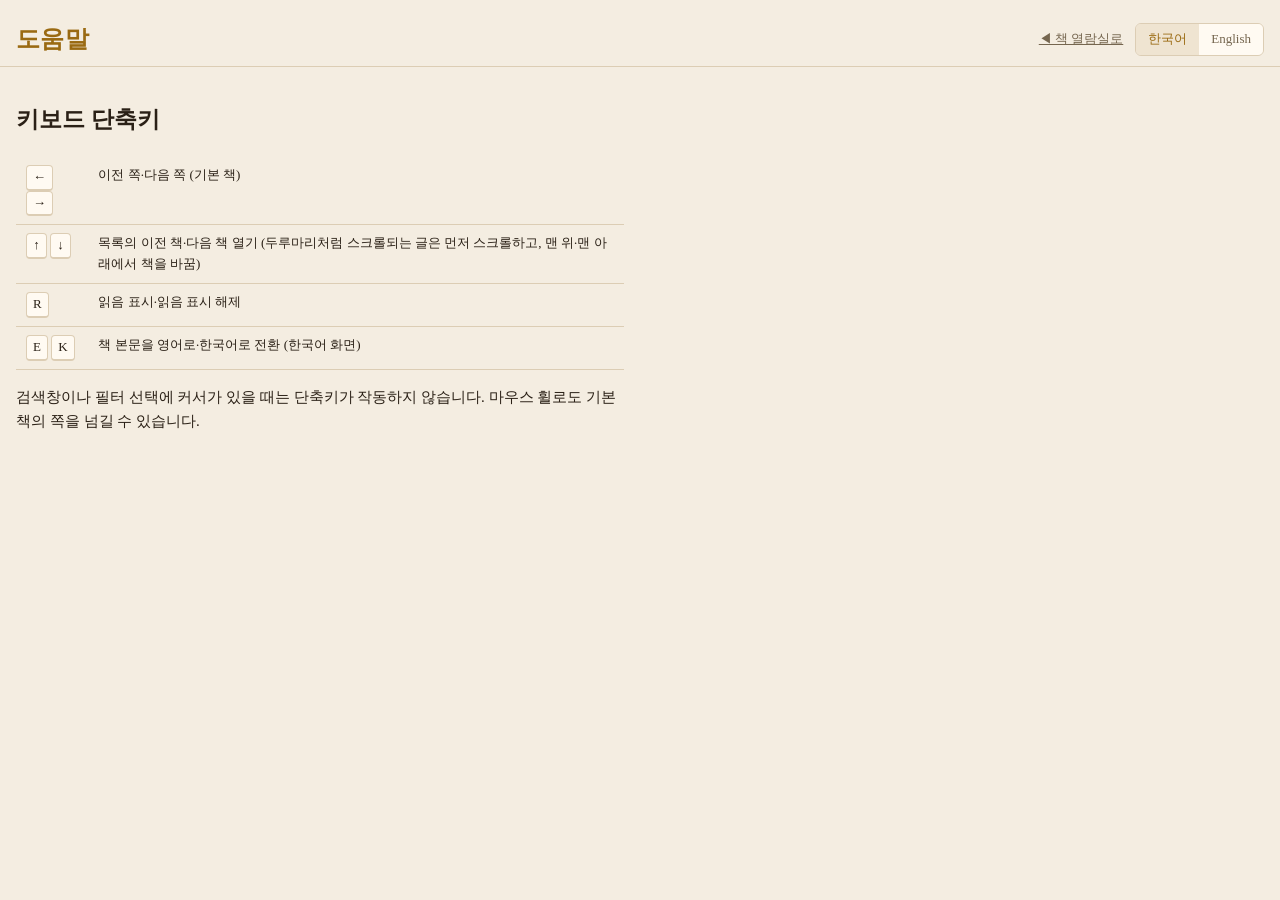
==== docs/help.html @ 4a322bcb "chore: Google 태그 ID 교체 Co-Authored-By: Claude Opus 5.5 <noreply@anthropic.com>" ====
<!doctype html>
<html lang="ko">
<head>
<!-- Google tag (gtag.js) -->
<script async src="https://www.googletagmanager.com/gtag/js?id=G-6Q18MES37L"></script>
<script>
  window.dataLayer = window.dataLayer || [];
  function gtag(){dataLayer.push(arguments);}
  gtag('js', new Date());

  gtag('config', 'G-6Q18MES37L');
</script>
<meta charset="utf-8">
<meta name="viewport" content="width=device-width, initial-scale=1">
<title>도움말 · BG3 책 열람실</title>
<link rel="icon" type="image/png" href="assets/favicon.png">
<link rel="stylesheet" href="style.css">
</head>
<body>
<header>
  <div class="head-row">
    <h1 data-t="title"></h1>
    <div class="head-tools"><a id="back" class="help-link" href="index.html" data-t="back"></a>
    <div class="ui-lang" role="group" aria-label="Language">
      <button type="button" data-ui="ko">한국어</button><button type="button" data-ui="en">English</button>
    </div></div>
  </div>
</header>
<main class="help">
  <h2 data-t="keys"></h2>
  <table>
    <tbody>
      <tr><td><kbd>←</kbd> <kbd>→</kbd></td><td data-t="lr"></td></tr>
      <tr><td><kbd>↑</kbd> <kbd>↓</kbd></td><td data-t="ud"></td></tr>
      <tr><td><kbd>R</kbd></td><td data-t="r"></td></tr>
      <tr><td><kbd>E</kbd> <kbd>K</kbd></td><td data-t="ek"></td></tr>
    </tbody>
  </table>
  <p data-t="note"></p>
</main>
<script>
const T = {
  ko: {
    title: "도움말", back: "◀ 책 열람실로", keys: "키보드 단축키",
    lr: "이전 쪽·다음 쪽 (기본 책)", ud: "목록의 이전 책·다음 책 열기 (두루마리처럼 스크롤되는 글은 먼저 스크롤하고, 맨 위·맨 아래에서 책을 바꿈)", r: "읽음 표시·읽음 표시 해제", ek: "책 본문을 영어로·한국어로 전환 (한국어 화면)",
    note: "검색창이나 필터 선택에 커서가 있을 때는 단축키가 작동하지 않습니다. 마우스 휠로도 기본 책의 쪽을 넘길 수 있습니다.",
    doc: "도움말 · BG3 책 열람실",
  },
  en: {
    title: "Help", back: "◀ Back to the library", keys: "Keyboard shortcuts",
    lr: "Previous / next page (books)", ud: "Open the previous / next book in the list (scrolling text such as scrolls scrolls first and changes the book at its top or bottom)", r: "Mark / unmark as read", ek: "Show the book text in English / Korean (Korean interface)",
    note: "Shortcuts are off while the search box or a filter has focus. The mouse wheel also turns the pages of a book.",
    doc: "Help · BG3 Book Library",
  },
};
let ui = new URLSearchParams(location.search).get("lang");
if (!T[ui]) { try { ui = localStorage.getItem("ui"); } catch (e) { /* storage blocked */ } }
if (!T[ui]) ui = "ko";
function applyUi() {
  document.documentElement.lang = ui;
  document.title = T[ui].doc;
  document.querySelectorAll("[data-t]").forEach((el) => (el.textContent = T[ui][el.dataset.t]));
  document.querySelectorAll("[data-ui]").forEach((b) => b.classList.toggle("on", b.dataset.ui === ui));
  document.getElementById("back").href = "index.html?lang=" + ui;
}
document.querySelectorAll("[data-ui]").forEach((b) => b.addEventListener("click", () => {
  ui = b.dataset.ui;
  try { localStorage.setItem("ui", ui); } catch (e) { /* storage blocked */ }
  applyUi();
}));
applyUi();
</script>
</body>
</html>
---- docs/style.css ----
:root {
  --bg: #15110d; --panel: #1f1914; --line: #3a2f25; --text: #e8dcc8; --muted: #a8977f;
  --accent: #d4a24c; --chip: #2c241c; --ink: #2a1d10;
}
@media (prefers-color-scheme: light) {
  :root { --bg: #f4ede1; --panel: #fffaf2; --line: #dccdb4; --text: #2a2016; --muted: #75664f; --accent: #9a6a12; --chip: #efe4d1; }
}
* { box-sizing: border-box; }
body { margin: 0; background: var(--bg); color: var(--text); font: 15px/1.6 "Noto Serif KR", "Malgun Gothic", serif; }
header { padding: 20px 16px 8px; border-bottom: 1px solid var(--line); }
.head-row { display: flex; align-items: center; justify-content: space-between; gap: 12px; flex-wrap: wrap; }
.ui-lang { display: flex; border: 1px solid var(--line); border-radius: 6px; overflow: hidden; }
.ui-lang button { background: var(--panel); color: var(--muted); border: 0; padding: 5px 12px; cursor: pointer; font: inherit; font-size: 13px; }
.ui-lang button.on { background: var(--chip); color: var(--accent); }
.head-tools { display: flex; align-items: center; gap: 12px; }
.help-link { color: var(--muted); font-size: 13px; }
.help-link:hover { color: var(--accent); }
.help { max-width: 640px; padding: 16px; }
.help table { border-collapse: collapse; width: 100%; }
.help th, .help td { text-align: left; padding: 8px 10px; border-bottom: 1px solid var(--line); vertical-align: top; }
.help kbd { display: inline-block; min-width: 1.6em; padding: 1px 6px; border: 1px solid var(--line); border-bottom-width: 2px; border-radius: 4px; background: var(--panel); font-family: inherit; font-size: 13px; text-align: center; }
.help a { color: var(--accent); }
h1 { margin: 0; font-size: 24px; color: var(--accent); letter-spacing: .02em; }
.sub { margin: 4px 0 0; color: var(--muted); font-size: 14px; }
.layout { display: grid; grid-template-columns: 360px 1fr; min-height: calc(100vh - 140px); }
.filters { border-right: 1px solid var(--line); padding: 12px 16px; display: flex; flex-direction: column; gap: 8px; max-height: calc(100vh - 100px); position: sticky; top: 0; }
.filters input, .filters select, .filters button { width: 100%; padding: 7px 9px; background: var(--panel); color: var(--text); border: 1px solid var(--line); border-radius: 6px; font: inherit; font-size: 14px; }
.filters label { display: grid; grid-template-columns: 76px 1fr; align-items: center; gap: 6px; font-size: 13px; color: var(--muted); }
.filters button { cursor: pointer; }
.count { margin: 2px 0; font-size: 13px; color: var(--muted); }
#list { list-style: none; margin: 0; padding: 0; overflow-y: auto; flex: 1; border-top: 1px solid var(--line); }
#list li { padding: 8px 6px; border-bottom: 1px solid var(--line); cursor: pointer; }
#list li:hover, #list li.on { background: var(--chip); }
#list .t { display: block; }
#list .m { display: block; font-size: 12px; color: var(--muted); white-space: nowrap; overflow: hidden; text-overflow: ellipsis; }
main { padding: 16px 24px 40px; min-width: 0; }
.empty { color: var(--muted); }
.title { margin: 0 0 2px; font-size: 22px; }
.title-en { margin: 0 0 12px; color: var(--muted); font-style: italic; }
.chips { display: flex; flex-wrap: wrap; gap: 6px; margin: 8px 0; }
.chip { background: var(--chip); border: 1px solid var(--line); border-radius: 999px; padding: 1px 10px; font-size: 12px; cursor: pointer; }
.chip.type { border-color: var(--accent); color: var(--accent); }
/* The two-page book is shown at 1.5x its former width (760->1140) so more text fits; other backgrounds keep their size. */
.page { position: relative; margin: 16px 0; background-size: 100% 100%; background-repeat: no-repeat; color: var(--ink);
  padding: 9% 12%; min-height: 420px; max-width: 1140px; font-size: 16px; line-height: 1.75; white-space: pre-wrap; overflow-wrap: anywhere; }
/* Book_BG_B1 is 900x554: paper at x 4-49.5% and 50.5-96%, y 3-92%; text keeps a margin inside it. Text flows in two fixed-height
   columns and the pager turns one spread at a time. Insets are percentages of the image box
   (padding percentages would follow the parent's width instead). */
.page.None { aspect-ratio: 900 / 554; min-height: 0; padding: 0; white-space: normal; }
.page.None .txt { position: absolute; inset: 10% 15% 14% 13%; column-count: 2; column-gap: 11.7%; column-fill: auto; overflow: hidden; white-space: pre-wrap; }
.pager { display: flex; gap: 8px; align-items: center; max-width: 1140px; justify-content: center; font-size: 13px; color: var(--muted); }
.pager button { background: var(--panel); color: var(--text); border: 1px solid var(--line); border-radius: 6px; padding: 3px 14px; cursor: pointer; font: inherit; }
.pager[hidden] { display: none; }
.page .pad { display: none; }
.page.None .pad { display: block; height: 100%; break-before: column; }
.pager button:disabled { opacity: .35; cursor: default; }
@media (max-width: 820px) { .page.None { font-size: 13px; line-height: 1.6; } }
.page.GithDisc { text-align: center; color: #f0e4cf; }
/* Single-sheet backgrounds: fixed image ratio, text box inset from the opaque paper/stone area
   (measured with ImageMagick %@ on each image), scrolling inside when the text is long. */
.page.PaperSheet, .page.PaperStack, .page.ScrollA, .page.ScrollB { aspect-ratio: 719 / 900; max-width: 560px; min-height: 0; padding: 0; }
.page.ScrollA, .page.ScrollB { aspect-ratio: 818 / 900; max-width: 600px; }
.page.TabletA, .page.TabletB, .page.TabletC { aspect-ratio: 864 / 900; max-width: 620px; min-height: 0; padding: 0; }
.page.PaperSheet .txt, .page.PaperStack .txt, .page.ScrollA .txt, .page.ScrollB .txt,
.page.TabletA .txt, .page.TabletB .txt, .page.TabletC .txt { position: absolute; overflow-y: auto; }
.page.PaperSheet .txt { inset: 14% 16% 14% 16%; }   /* paper x58-666 y60-846 of 719x900 */
.page.PaperStack .txt { inset: 13% 15% 13% 15%; }   /* paper x46-673 y47-860 */
.page.ScrollA .txt { inset: 18% 19% 19% 18%; }      /* paper x86-720, rolls at top and bottom */
.page.ScrollB .txt { inset: 20% 22% 20% 22%; }      /* handles widen the box; paper is narrower */
.page.TabletA .txt, .page.TabletC .txt { inset: 13% 13% 13% 13%; } /* stone x36-827 of 864x900 */
.page.TabletB .txt { inset: 16% 16% 16% 16%; }      /* inside the carved frame */
/* gith_disc_bg is 813x900; text sits inside the lightning ring (x 17-74%, y 16-60% of the image). */
.page.GithDisc { aspect-ratio: 813 / 900; max-width: 620px; min-height: 0; padding: 0;
  font-size: 15px; line-height: 1.6; text-shadow: 0 0 6px #000a; }
.page.GithDisc .txt { position: absolute; inset: 16% 26% 40% 17%; overflow-y: auto; display: flex; flex-direction: column; justify-content: center; }
.toggle { margin-top: 4px; }
.toggle button { background: var(--panel); color: var(--text); border: 1px solid var(--line); border-radius: 6px; padding: 4px 12px; cursor: pointer; font: inherit; font-size: 13px; }
.toggle button.on { border-color: var(--accent); color: var(--accent); }
section { margin-top: 18px; }
section h3 { margin: 0 0 6px; font-size: 15px; color: var(--accent); }
table { border-collapse: collapse; width: 100%; font-size: 13px; }
td, th { border-bottom: 1px solid var(--line); padding: 4px 6px; text-align: left; vertical-align: top; }
th { color: var(--muted); font-weight: normal; }
code { font-size: 12px; color: var(--muted); word-break: break-all; }
dl { display: grid; grid-template-columns: 120px 1fr; gap: 2px 10px; font-size: 13px; margin: 0; }
dt { color: var(--muted); }
dd { margin: 0; overflow-wrap: anywhere; }
footer { padding: 12px 16px; border-top: 1px solid var(--line); color: var(--muted); font-size: 12px; }
@media (max-width: 820px) {
  .layout { grid-template-columns: 1fr; }
  .filters { position: static; max-height: none; border-right: 0; border-bottom: 1px solid var(--line); }
  #list { max-height: 45vh; }
  main { padding: 16px; }
  .page { padding: 10% 10%; min-height: 300px; }
}
.page .txt { scrollbar-width: thin; scrollbar-color: #8a6d4699 transparent; }
.readbtn { background: var(--panel); color: var(--muted); border: 1px solid var(--line); border-radius: 6px; padding: 4px 12px; cursor: pointer; font: inherit; font-size: 13px; }
.readbtn.on { color: var(--accent); border-color: var(--accent); }
.series { max-width: 760px; margin: 4px 0 8px; padding: 8px 12px; border: 1px solid var(--line); border-radius: 8px; font-size: 13px; }
.series button { background: var(--panel); color: var(--text); border: 1px solid var(--line); border-radius: 6px; padding: 2px 10px; margin-left: 6px; cursor: pointer; font: inherit; }
.series button:disabled { opacity: .35; cursor: default; }
.series ol { margin: 6px 0 0; padding-left: 22px; }
.series li.on a { color: var(--accent); font-weight: bold; }
.series a { color: var(--text); }
mark { background: #f2c94c; color: #2a1d10; border-radius: 2px; padding: 0 1px; }
tr.cs td { color: var(--muted); }
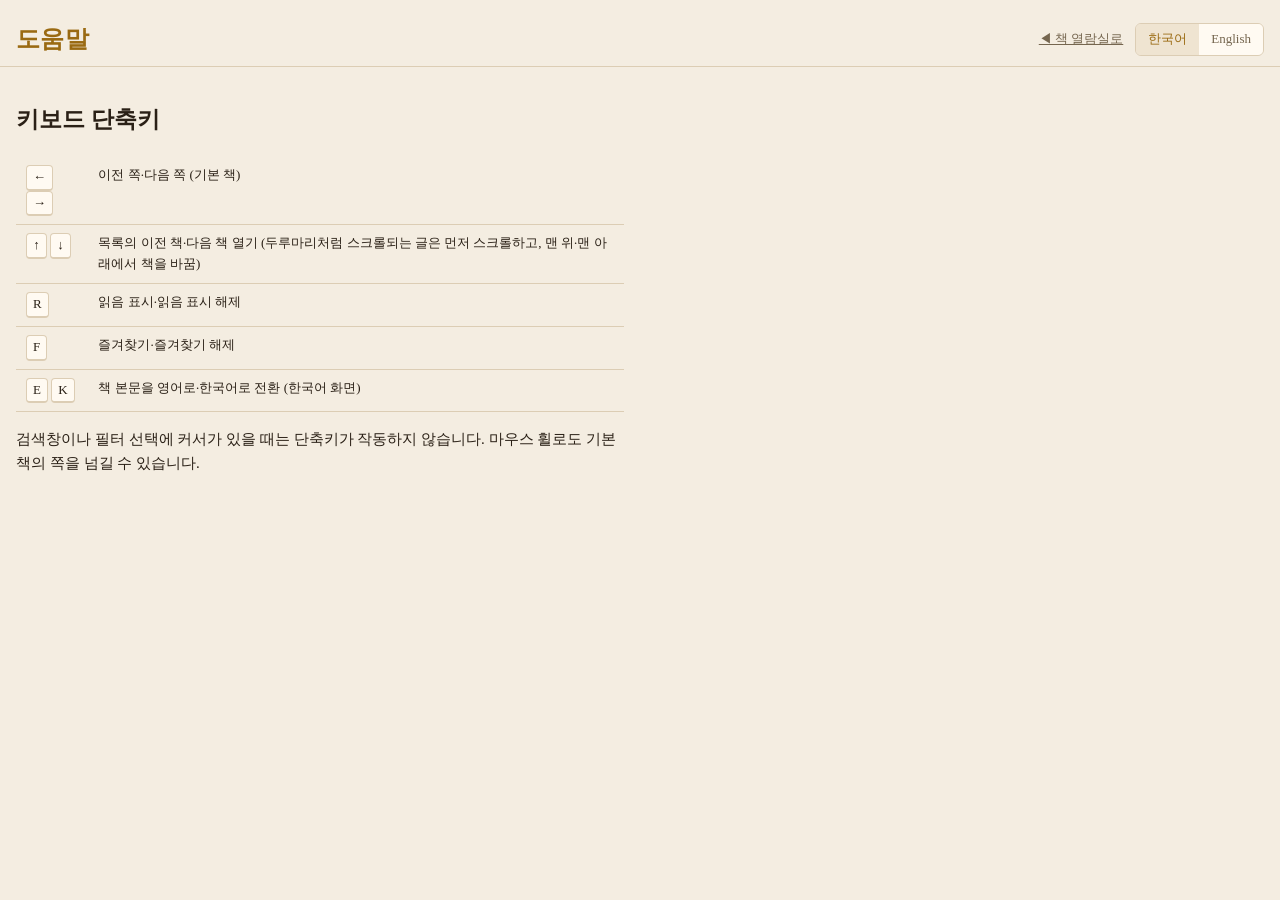
==== commit 8148f376: "feat: 즐겨찾기 기능과 F 단축키 Co-Authored-By: Claude Opus 5.5 <noreply@anthropic.com>" ====
--- a/docs/help.html
+++ b/docs/help.html
@@ -33,6 +33,7 @@
       <tr><td><kbd>←</kbd> <kbd>→</kbd></td><td data-t="lr"></td></tr>
       <tr><td><kbd>↑</kbd> <kbd>↓</kbd></td><td data-t="ud"></td></tr>
       <tr><td><kbd>R</kbd></td><td data-t="r"></td></tr>
+      <tr><td><kbd>F</kbd></td><td data-t="f"></td></tr>
       <tr><td><kbd>E</kbd> <kbd>K</kbd></td><td data-t="ek"></td></tr>
     </tbody>
   </table>
@@ -42,13 +43,13 @@
 const T = {
   ko: {
     title: "도움말", back: "◀ 책 열람실로", keys: "키보드 단축키",
-    lr: "이전 쪽·다음 쪽 (기본 책)", ud: "목록의 이전 책·다음 책 열기 (두루마리처럼 스크롤되는 글은 먼저 스크롤하고, 맨 위·맨 아래에서 책을 바꿈)", r: "읽음 표시·읽음 표시 해제", ek: "책 본문을 영어로·한국어로 전환 (한국어 화면)",
+    lr: "이전 쪽·다음 쪽 (기본 책)", ud: "목록의 이전 책·다음 책 열기 (두루마리처럼 스크롤되는 글은 먼저 스크롤하고, 맨 위·맨 아래에서 책을 바꿈)", r: "읽음 표시·읽음 표시 해제", f: "즐겨찾기·즐겨찾기 해제", ek: "책 본문을 영어로·한국어로 전환 (한국어 화면)",
     note: "검색창이나 필터 선택에 커서가 있을 때는 단축키가 작동하지 않습니다. 마우스 휠로도 기본 책의 쪽을 넘길 수 있습니다.",
     doc: "도움말 · BG3 책 열람실",
   },
   en: {
     title: "Help", back: "◀ Back to the library", keys: "Keyboard shortcuts",
-    lr: "Previous / next page (books)", ud: "Open the previous / next book in the list (scrolling text such as scrolls scrolls first and changes the book at its top or bottom)", r: "Mark / unmark as read", ek: "Show the book text in English / Korean (Korean interface)",
+    lr: "Previous / next page (books)", ud: "Open the previous / next book in the list (scrolling text such as scrolls scrolls first and changes the book at its top or bottom)", r: "Mark / unmark as read", f: "Add to / remove from favorites", ek: "Show the book text in English / Korean (Korean interface)",
     note: "Shortcuts are off while the search box or a filter has focus. The mouse wheel also turns the pages of a book.",
     doc: "Help · BG3 Book Library",
   },
--- a/docs/style.css
+++ b/docs/style.css
@@ -95,6 +95,7 @@
 }
 .page .txt { scrollbar-width: thin; scrollbar-color: #8a6d4699 transparent; }
 .readbtn { background: var(--panel); color: var(--muted); border: 1px solid var(--line); border-radius: 6px; padding: 4px 12px; cursor: pointer; font: inherit; font-size: 13px; }
+.head-btns { display: flex; gap: 6px; }
 .readbtn.on { color: var(--accent); border-color: var(--accent); }
 .series { max-width: 760px; margin: 4px 0 8px; padding: 8px 12px; border: 1px solid var(--line); border-radius: 8px; font-size: 13px; }
 .series button { background: var(--panel); color: var(--text); border: 1px solid var(--line); border-radius: 6px; padding: 2px 10px; margin-left: 6px; cursor: pointer; font: inherit; }
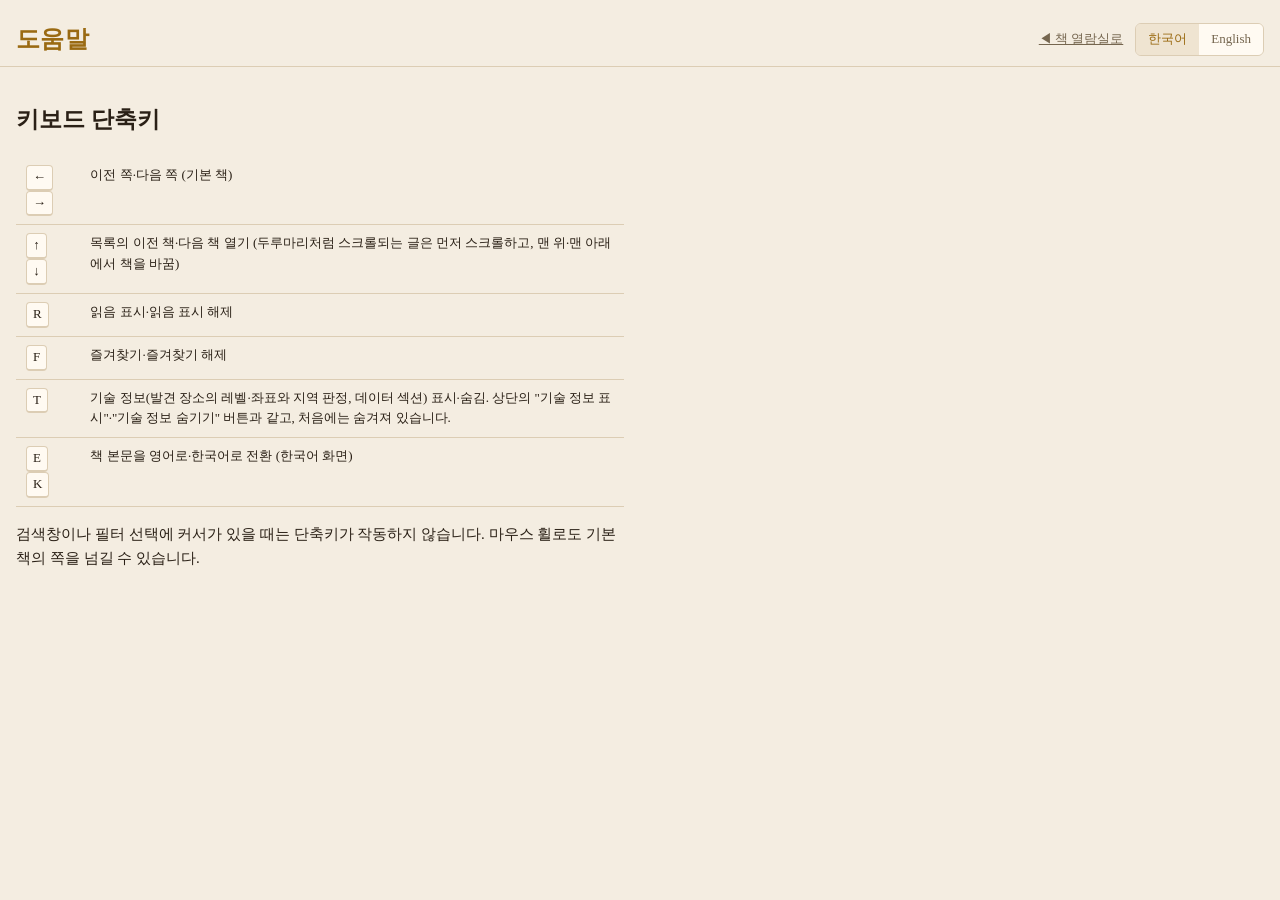
==== commit 1688b909: "feat: 기술 정보 표시·숨기기 토글과 T 단축키 Co-Authored-By: Claude Opus 5.5 <noreply@anthropic.com>" ====
--- a/docs/help.html
+++ b/docs/help.html
@@ -34,6 +34,7 @@
       <tr><td><kbd>↑</kbd> <kbd>↓</kbd></td><td data-t="ud"></td></tr>
       <tr><td><kbd>R</kbd></td><td data-t="r"></td></tr>
       <tr><td><kbd>F</kbd></td><td data-t="f"></td></tr>
+      <tr><td><kbd>T</kbd></td><td data-t="t"></td></tr>
       <tr><td><kbd>E</kbd> <kbd>K</kbd></td><td data-t="ek"></td></tr>
     </tbody>
   </table>
@@ -43,13 +44,13 @@
 const T = {
   ko: {
     title: "도움말", back: "◀ 책 열람실로", keys: "키보드 단축키",
-    lr: "이전 쪽·다음 쪽 (기본 책)", ud: "목록의 이전 책·다음 책 열기 (두루마리처럼 스크롤되는 글은 먼저 스크롤하고, 맨 위·맨 아래에서 책을 바꿈)", r: "읽음 표시·읽음 표시 해제", f: "즐겨찾기·즐겨찾기 해제", ek: "책 본문을 영어로·한국어로 전환 (한국어 화면)",
+    lr: "이전 쪽·다음 쪽 (기본 책)", ud: "목록의 이전 책·다음 책 열기 (두루마리처럼 스크롤되는 글은 먼저 스크롤하고, 맨 위·맨 아래에서 책을 바꿈)", r: "읽음 표시·읽음 표시 해제", f: "즐겨찾기·즐겨찾기 해제", t: "기술 정보(발견 장소의 레벨·좌표와 지역 판정, 데이터 섹션) 표시·숨김. 상단의 \"기술 정보 표시\"·\"기술 정보 숨기기\" 버튼과 같고, 처음에는 숨겨져 있습니다.", ek: "책 본문을 영어로·한국어로 전환 (한국어 화면)",
     note: "검색창이나 필터 선택에 커서가 있을 때는 단축키가 작동하지 않습니다. 마우스 휠로도 기본 책의 쪽을 넘길 수 있습니다.",
     doc: "도움말 · BG3 책 열람실",
   },
   en: {
     title: "Help", back: "◀ Back to the library", keys: "Keyboard shortcuts",
-    lr: "Previous / next page (books)", ud: "Open the previous / next book in the list (scrolling text such as scrolls scrolls first and changes the book at its top or bottom)", r: "Mark / unmark as read", f: "Add to / remove from favorites", ek: "Show the book text in English / Korean (Korean interface)",
+    lr: "Previous / next page (books)", ud: "Open the previous / next book in the list (scrolling text such as scrolls scrolls first and changes the book at its top or bottom)", r: "Mark / unmark as read", f: "Add to / remove from favorites", t: "Show / hide technical info (level and coordinates and region match under Found at, and the Data section). Same as the \"Show technical info\" / \"Hide technical info\" button at the top; hidden at first.", ek: "Show the book text in English / Korean (Korean interface)",
     note: "Shortcuts are off while the search box or a filter has focus. The mouse wheel also turns the pages of a book.",
     doc: "Help · BG3 Book Library",
   },
--- a/docs/style.css
+++ b/docs/style.css
@@ -15,6 +15,9 @@
 .head-tools { display: flex; align-items: center; gap: 12px; }
 .help-link { color: var(--muted); font-size: 13px; }
 .help-link:hover { color: var(--accent); }
+.tech-btn { background: var(--panel); color: var(--muted); border: 1px solid var(--line); border-radius: 6px; padding: 4px 12px; cursor: pointer; font: inherit; font-size: 13px; }
+.tech-btn.on { color: var(--accent); border-color: var(--accent); }
+.notech .tech { display: none; }
 .help { max-width: 640px; padding: 16px; }
 .help table { border-collapse: collapse; width: 100%; }
 .help th, .help td { text-align: left; padding: 8px 10px; border-bottom: 1px solid var(--line); vertical-align: top; }
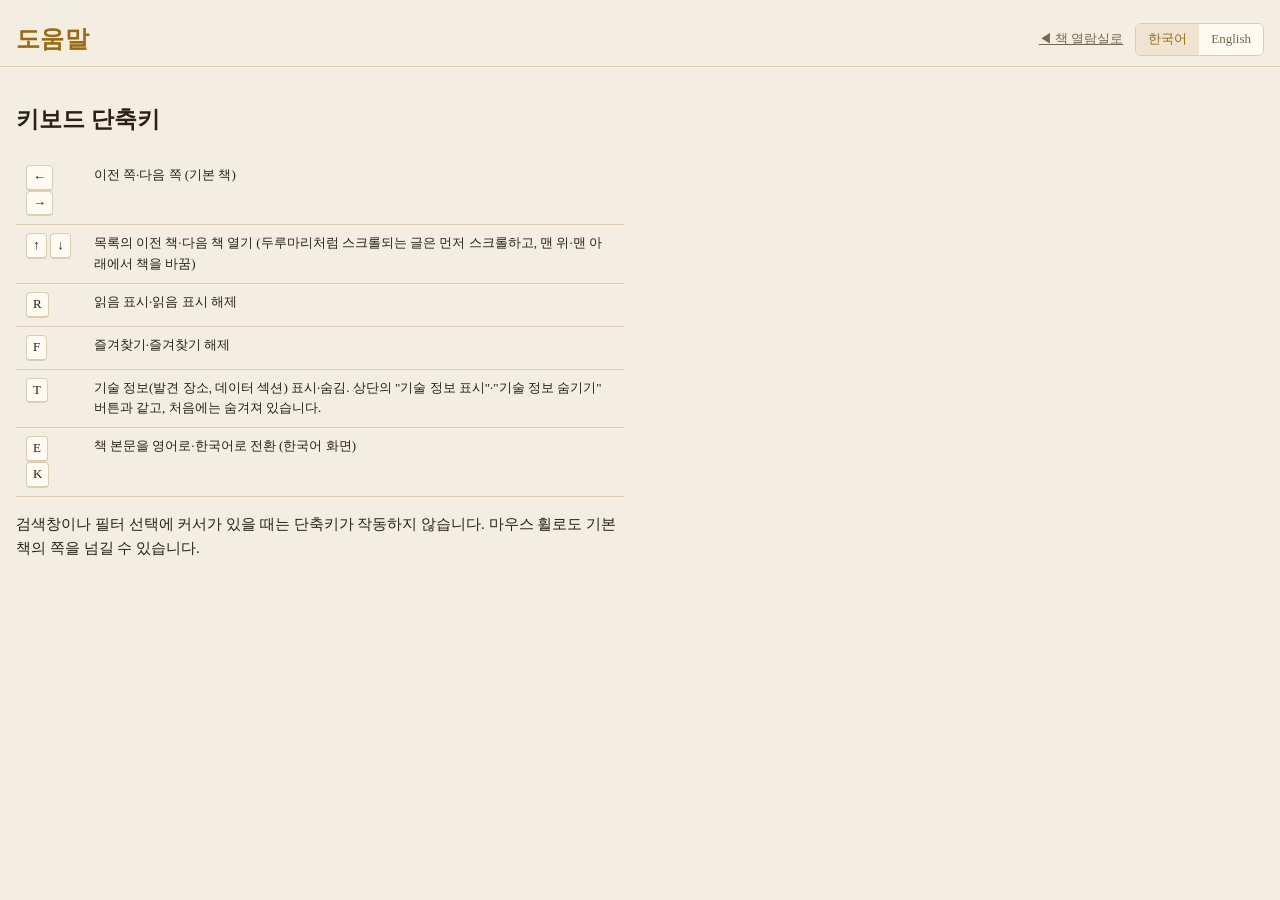
==== commit a16ce8c8: "feat: 발견 장소 섹션도 기술 정보로 Co-Authored-By: Claude Opus 5.5 <noreply@anthropic.com>" ====
--- a/docs/help.html
+++ b/docs/help.html
@@ -44,13 +44,13 @@
 const T = {
   ko: {
     title: "도움말", back: "◀ 책 열람실로", keys: "키보드 단축키",
-    lr: "이전 쪽·다음 쪽 (기본 책)", ud: "목록의 이전 책·다음 책 열기 (두루마리처럼 스크롤되는 글은 먼저 스크롤하고, 맨 위·맨 아래에서 책을 바꿈)", r: "읽음 표시·읽음 표시 해제", f: "즐겨찾기·즐겨찾기 해제", t: "기술 정보(발견 장소의 레벨·좌표와 지역 판정, 데이터 섹션) 표시·숨김. 상단의 \"기술 정보 표시\"·\"기술 정보 숨기기\" 버튼과 같고, 처음에는 숨겨져 있습니다.", ek: "책 본문을 영어로·한국어로 전환 (한국어 화면)",
+    lr: "이전 쪽·다음 쪽 (기본 책)", ud: "목록의 이전 책·다음 책 열기 (두루마리처럼 스크롤되는 글은 먼저 스크롤하고, 맨 위·맨 아래에서 책을 바꿈)", r: "읽음 표시·읽음 표시 해제", f: "즐겨찾기·즐겨찾기 해제", t: "기술 정보(발견 장소, 데이터 섹션) 표시·숨김. 상단의 \"기술 정보 표시\"·\"기술 정보 숨기기\" 버튼과 같고, 처음에는 숨겨져 있습니다.", ek: "책 본문을 영어로·한국어로 전환 (한국어 화면)",
     note: "검색창이나 필터 선택에 커서가 있을 때는 단축키가 작동하지 않습니다. 마우스 휠로도 기본 책의 쪽을 넘길 수 있습니다.",
     doc: "도움말 · BG3 책 열람실",
   },
   en: {
     title: "Help", back: "◀ Back to the library", keys: "Keyboard shortcuts",
-    lr: "Previous / next page (books)", ud: "Open the previous / next book in the list (scrolling text such as scrolls scrolls first and changes the book at its top or bottom)", r: "Mark / unmark as read", f: "Add to / remove from favorites", t: "Show / hide technical info (level and coordinates and region match under Found at, and the Data section). Same as the \"Show technical info\" / \"Hide technical info\" button at the top; hidden at first.", ek: "Show the book text in English / Korean (Korean interface)",
+    lr: "Previous / next page (books)", ud: "Open the previous / next book in the list (scrolling text such as scrolls scrolls first and changes the book at its top or bottom)", r: "Mark / unmark as read", f: "Add to / remove from favorites", t: "Show / hide technical info (the Found at and Data sections). Same as the \"Show technical info\" / \"Hide technical info\" button at the top; hidden at first.", ek: "Show the book text in English / Korean (Korean interface)",
     note: "Shortcuts are off while the search box or a filter has focus. The mouse wheel also turns the pages of a book.",
     doc: "Help · BG3 Book Library",
   },
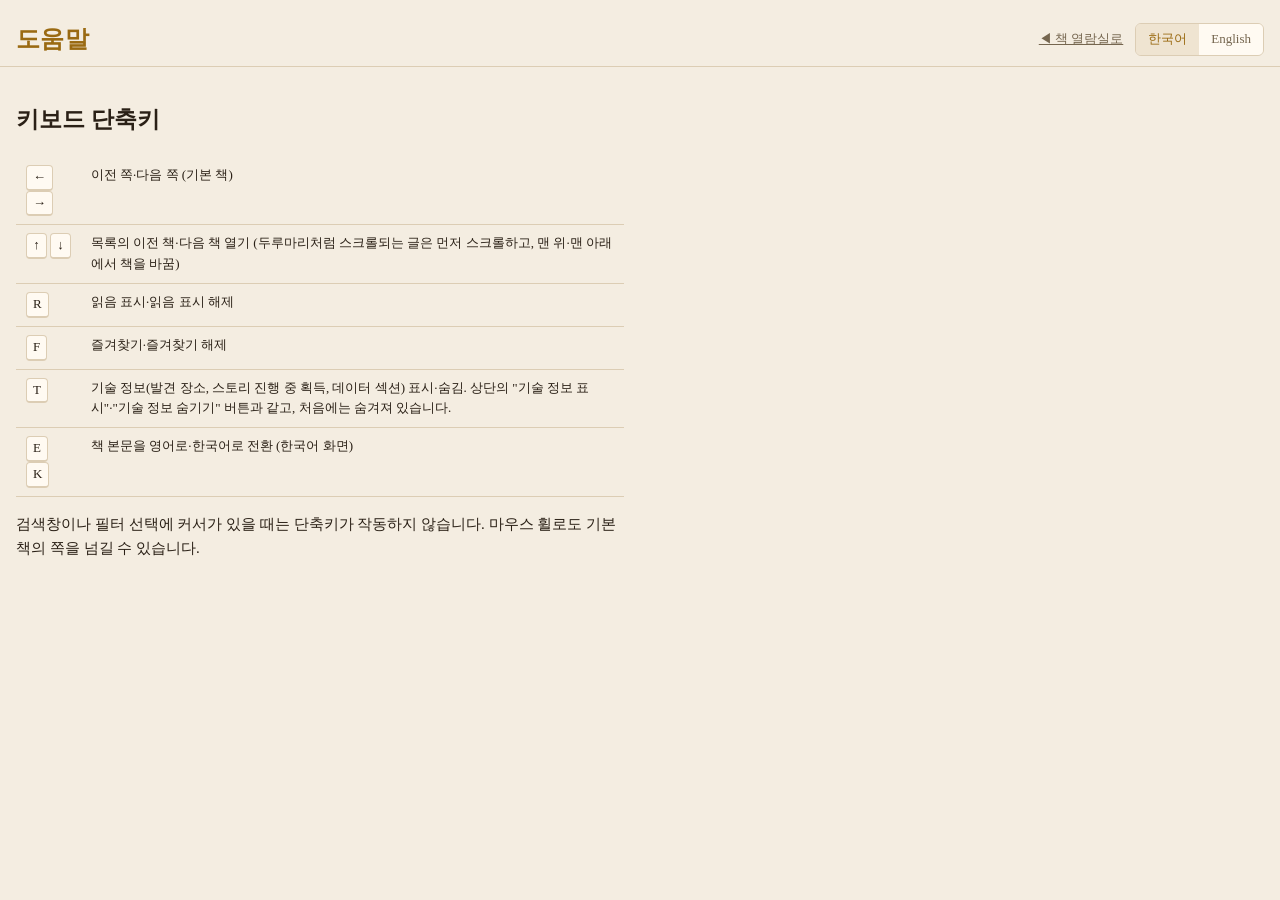
==== commit a82b6b43: "feat: 스토리 진행 중 획득 섹션도 기술 정보로 Co-Authored-By: Claude Opus 5.5 <noreply@anthropic.com>" ====
--- a/docs/help.html
+++ b/docs/help.html
@@ -44,13 +44,13 @@
 const T = {
   ko: {
     title: "도움말", back: "◀ 책 열람실로", keys: "키보드 단축키",
-    lr: "이전 쪽·다음 쪽 (기본 책)", ud: "목록의 이전 책·다음 책 열기 (두루마리처럼 스크롤되는 글은 먼저 스크롤하고, 맨 위·맨 아래에서 책을 바꿈)", r: "읽음 표시·읽음 표시 해제", f: "즐겨찾기·즐겨찾기 해제", t: "기술 정보(발견 장소, 데이터 섹션) 표시·숨김. 상단의 \"기술 정보 표시\"·\"기술 정보 숨기기\" 버튼과 같고, 처음에는 숨겨져 있습니다.", ek: "책 본문을 영어로·한국어로 전환 (한국어 화면)",
+    lr: "이전 쪽·다음 쪽 (기본 책)", ud: "목록의 이전 책·다음 책 열기 (두루마리처럼 스크롤되는 글은 먼저 스크롤하고, 맨 위·맨 아래에서 책을 바꿈)", r: "읽음 표시·읽음 표시 해제", f: "즐겨찾기·즐겨찾기 해제", t: "기술 정보(발견 장소, 스토리 진행 중 획득, 데이터 섹션) 표시·숨김. 상단의 \"기술 정보 표시\"·\"기술 정보 숨기기\" 버튼과 같고, 처음에는 숨겨져 있습니다.", ek: "책 본문을 영어로·한국어로 전환 (한국어 화면)",
     note: "검색창이나 필터 선택에 커서가 있을 때는 단축키가 작동하지 않습니다. 마우스 휠로도 기본 책의 쪽을 넘길 수 있습니다.",
     doc: "도움말 · BG3 책 열람실",
   },
   en: {
     title: "Help", back: "◀ Back to the library", keys: "Keyboard shortcuts",
-    lr: "Previous / next page (books)", ud: "Open the previous / next book in the list (scrolling text such as scrolls scrolls first and changes the book at its top or bottom)", r: "Mark / unmark as read", f: "Add to / remove from favorites", t: "Show / hide technical info (the Found at and Data sections). Same as the \"Show technical info\" / \"Hide technical info\" button at the top; hidden at first.", ek: "Show the book text in English / Korean (Korean interface)",
+    lr: "Previous / next page (books)", ud: "Open the previous / next book in the list (scrolling text such as scrolls scrolls first and changes the book at its top or bottom)", r: "Mark / unmark as read", f: "Add to / remove from favorites", t: "Show / hide technical info (the Found at, Picked up during the story and Data sections). Same as the \"Show technical info\" / \"Hide technical info\" button at the top; hidden at first.", ek: "Show the book text in English / Korean (Korean interface)",
     note: "Shortcuts are off while the search box or a filter has focus. The mouse wheel also turns the pages of a book.",
     doc: "Help · BG3 Book Library",
   },
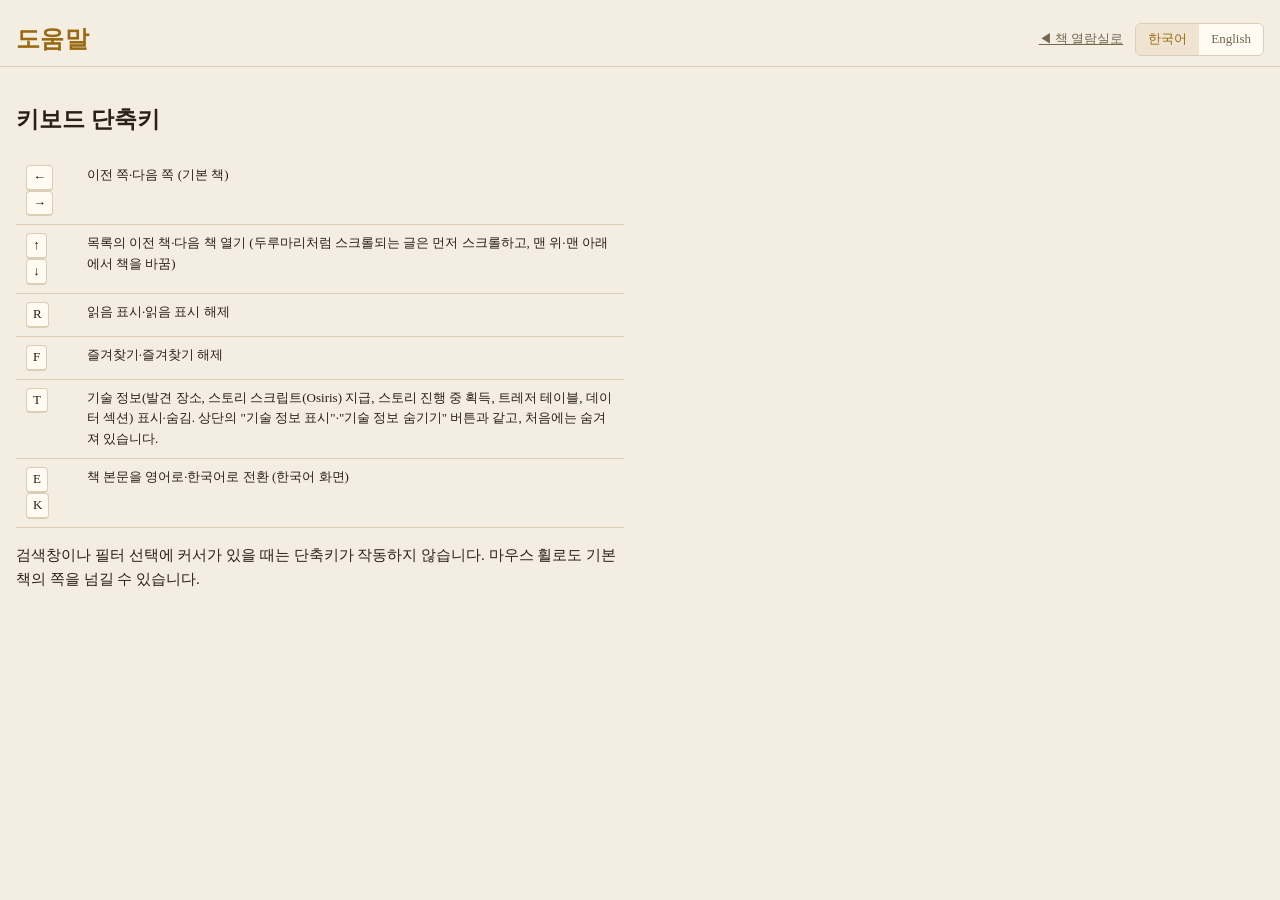
==== commit d7048ee2: "feat: Osiris 지급·트레저 테이블 섹션도 기술 정보로 Co-Authored-By: Claude Opus 5.5 <noreply@anthropic.com>" ====
--- a/docs/help.html
+++ b/docs/help.html
@@ -44,13 +44,13 @@
 const T = {
   ko: {
     title: "도움말", back: "◀ 책 열람실로", keys: "키보드 단축키",
-    lr: "이전 쪽·다음 쪽 (기본 책)", ud: "목록의 이전 책·다음 책 열기 (두루마리처럼 스크롤되는 글은 먼저 스크롤하고, 맨 위·맨 아래에서 책을 바꿈)", r: "읽음 표시·읽음 표시 해제", f: "즐겨찾기·즐겨찾기 해제", t: "기술 정보(발견 장소, 스토리 진행 중 획득, 데이터 섹션) 표시·숨김. 상단의 \"기술 정보 표시\"·\"기술 정보 숨기기\" 버튼과 같고, 처음에는 숨겨져 있습니다.", ek: "책 본문을 영어로·한국어로 전환 (한국어 화면)",
+    lr: "이전 쪽·다음 쪽 (기본 책)", ud: "목록의 이전 책·다음 책 열기 (두루마리처럼 스크롤되는 글은 먼저 스크롤하고, 맨 위·맨 아래에서 책을 바꿈)", r: "읽음 표시·읽음 표시 해제", f: "즐겨찾기·즐겨찾기 해제", t: "기술 정보(발견 장소, 스토리 스크립트(Osiris) 지급, 스토리 진행 중 획득, 트레저 테이블, 데이터 섹션) 표시·숨김. 상단의 \"기술 정보 표시\"·\"기술 정보 숨기기\" 버튼과 같고, 처음에는 숨겨져 있습니다.", ek: "책 본문을 영어로·한국어로 전환 (한국어 화면)",
     note: "검색창이나 필터 선택에 커서가 있을 때는 단축키가 작동하지 않습니다. 마우스 휠로도 기본 책의 쪽을 넘길 수 있습니다.",
     doc: "도움말 · BG3 책 열람실",
   },
   en: {
     title: "Help", back: "◀ Back to the library", keys: "Keyboard shortcuts",
-    lr: "Previous / next page (books)", ud: "Open the previous / next book in the list (scrolling text such as scrolls scrolls first and changes the book at its top or bottom)", r: "Mark / unmark as read", f: "Add to / remove from favorites", t: "Show / hide technical info (the Found at, Picked up during the story and Data sections). Same as the \"Show technical info\" / \"Hide technical info\" button at the top; hidden at first.", ek: "Show the book text in English / Korean (Korean interface)",
+    lr: "Previous / next page (books)", ud: "Open the previous / next book in the list (scrolling text such as scrolls scrolls first and changes the book at its top or bottom)", r: "Mark / unmark as read", f: "Add to / remove from favorites", t: "Show / hide technical info (the Found at, Given by story script (Osiris), Picked up during the story, Treasure tables and Data sections). Same as the \"Show technical info\" / \"Hide technical info\" button at the top; hidden at first.", ek: "Show the book text in English / Korean (Korean interface)",
     note: "Shortcuts are off while the search box or a filter has focus. The mouse wheel also turns the pages of a book.",
     doc: "Help · BG3 Book Library",
   },
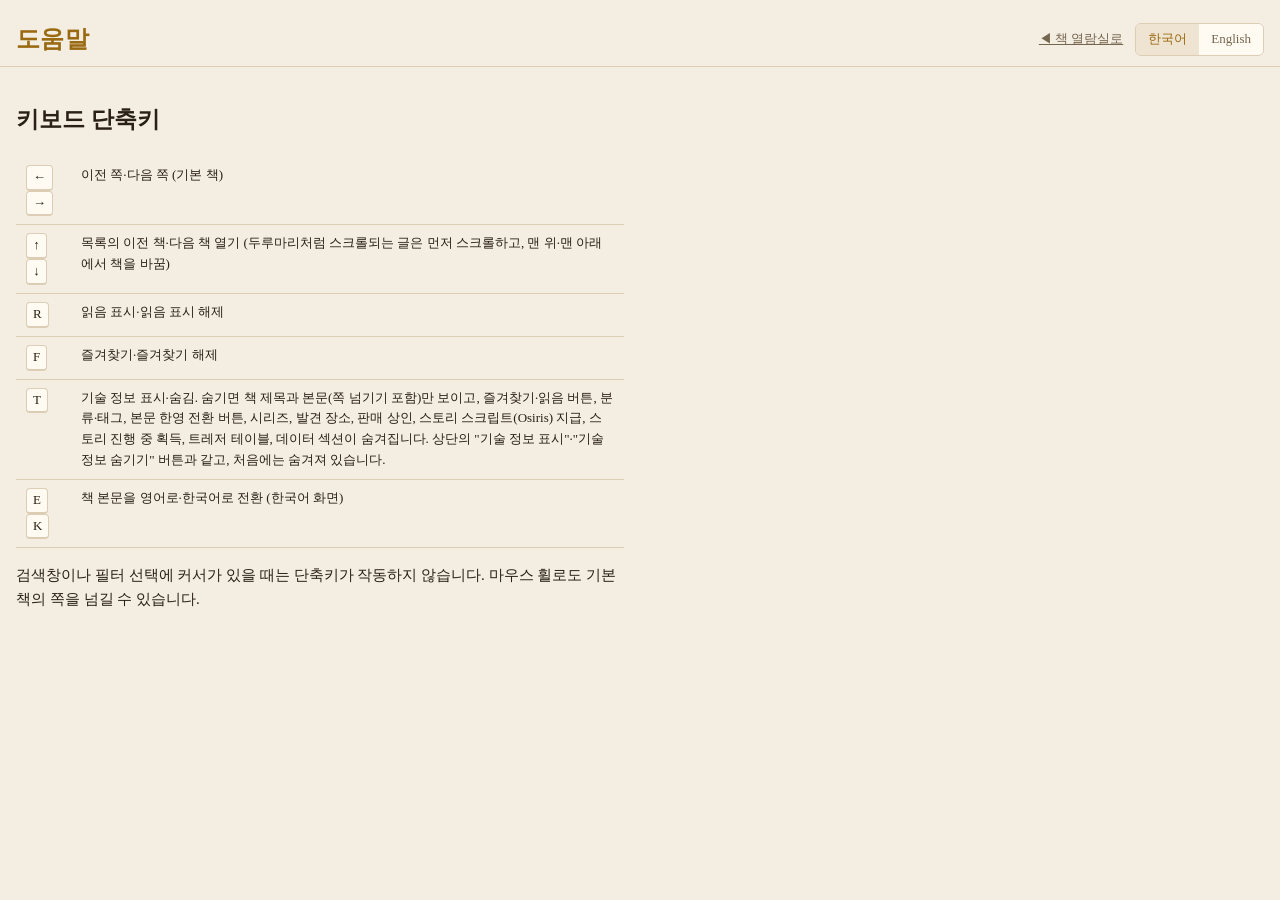
==== commit 60e2e533: "feat: 기술 정보 숨김 모드에서 책 제목과 본문만 표시 Co-Authored-By: Claude Opus 5.5 <noreply@anthropic.com>" ====
--- a/docs/help.html
+++ b/docs/help.html
@@ -44,13 +44,13 @@
 const T = {
   ko: {
     title: "도움말", back: "◀ 책 열람실로", keys: "키보드 단축키",
-    lr: "이전 쪽·다음 쪽 (기본 책)", ud: "목록의 이전 책·다음 책 열기 (두루마리처럼 스크롤되는 글은 먼저 스크롤하고, 맨 위·맨 아래에서 책을 바꿈)", r: "읽음 표시·읽음 표시 해제", f: "즐겨찾기·즐겨찾기 해제", t: "기술 정보(발견 장소, 스토리 스크립트(Osiris) 지급, 스토리 진행 중 획득, 트레저 테이블, 데이터 섹션) 표시·숨김. 상단의 \"기술 정보 표시\"·\"기술 정보 숨기기\" 버튼과 같고, 처음에는 숨겨져 있습니다.", ek: "책 본문을 영어로·한국어로 전환 (한국어 화면)",
+    lr: "이전 쪽·다음 쪽 (기본 책)", ud: "목록의 이전 책·다음 책 열기 (두루마리처럼 스크롤되는 글은 먼저 스크롤하고, 맨 위·맨 아래에서 책을 바꿈)", r: "읽음 표시·읽음 표시 해제", f: "즐겨찾기·즐겨찾기 해제", t: "기술 정보 표시·숨김. 숨기면 책 제목과 본문(쪽 넘기기 포함)만 보이고, 즐겨찾기·읽음 버튼, 분류·태그, 본문 한영 전환 버튼, 시리즈, 발견 장소, 판매 상인, 스토리 스크립트(Osiris) 지급, 스토리 진행 중 획득, 트레저 테이블, 데이터 섹션이 숨겨집니다. 상단의 \"기술 정보 표시\"·\"기술 정보 숨기기\" 버튼과 같고, 처음에는 숨겨져 있습니다.", ek: "책 본문을 영어로·한국어로 전환 (한국어 화면)",
     note: "검색창이나 필터 선택에 커서가 있을 때는 단축키가 작동하지 않습니다. 마우스 휠로도 기본 책의 쪽을 넘길 수 있습니다.",
     doc: "도움말 · BG3 책 열람실",
   },
   en: {
     title: "Help", back: "◀ Back to the library", keys: "Keyboard shortcuts",
-    lr: "Previous / next page (books)", ud: "Open the previous / next book in the list (scrolling text such as scrolls scrolls first and changes the book at its top or bottom)", r: "Mark / unmark as read", f: "Add to / remove from favorites", t: "Show / hide technical info (the Found at, Given by story script (Osiris), Picked up during the story, Treasure tables and Data sections). Same as the \"Show technical info\" / \"Hide technical info\" button at the top; hidden at first.", ek: "Show the book text in English / Korean (Korean interface)",
+    lr: "Previous / next page (books)", ud: "Open the previous / next book in the list (scrolling text such as scrolls scrolls first and changes the book at its top or bottom)", r: "Mark / unmark as read", f: "Add to / remove from favorites", t: "Show / hide technical info. Hidden mode shows only the book title and text (with its pager), hiding the favorite and read buttons, type and tags, the text language buttons, series, Found at, Sold by, Given by story script (Osiris), Picked up during the story, Treasure tables and Data. Same as the \"Show technical info\" / \"Hide technical info\" button at the top; hidden at first.", ek: "Show the book text in English / Korean (Korean interface)",
     note: "Shortcuts are off while the search box or a filter has focus. The mouse wheel also turns the pages of a book.",
     doc: "Help · BG3 Book Library",
   },
